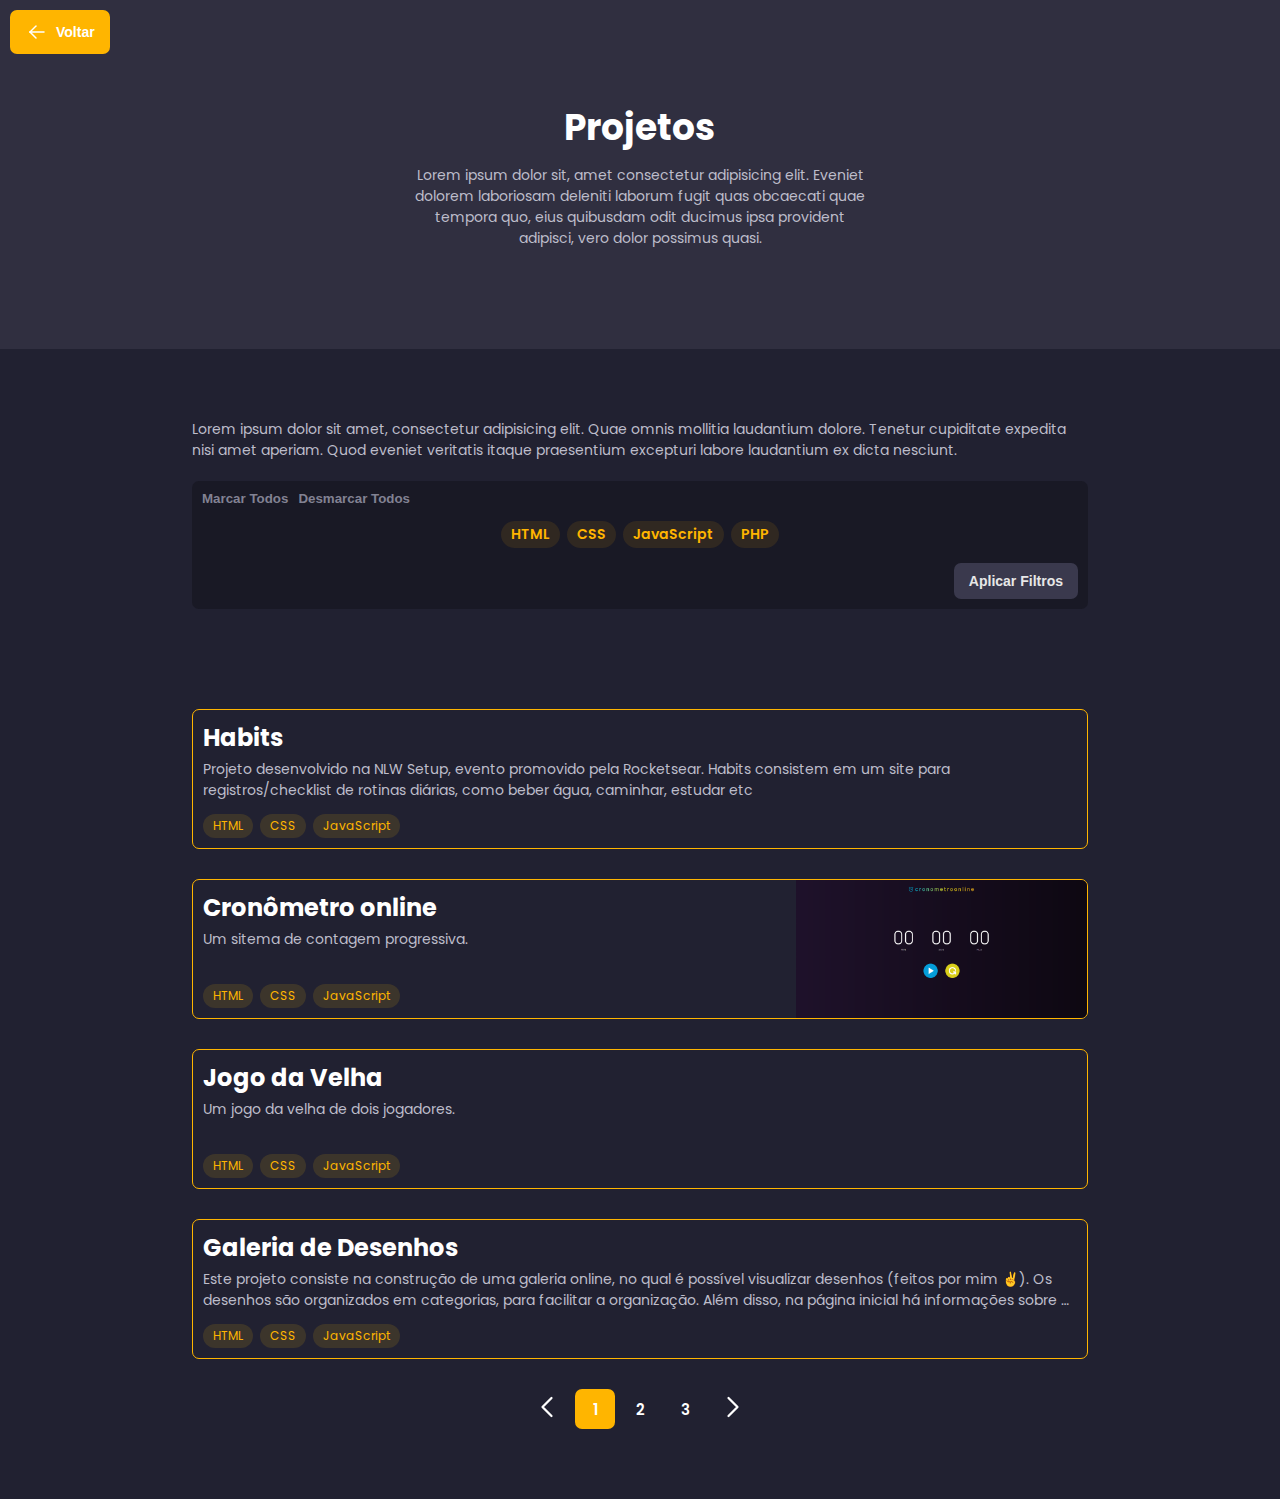
==== projects.html @ 6f1518da "Inserção automática dos projetos e a criação da paginação" ====
<!DOCTYPE html>
<html lang="en">
<head>
    <meta charset="UTF-8">
    <meta http-equiv="X-UA-Compatible" content="IE=edge">
    <meta name="viewport" content="width=device-width, initial-scale=1.0">
    <title>Projetos</title>

    <link rel="stylesheet" href="./css/style.css">
    <link rel="stylesheet" href="./css/project_view.css">
    <link rel="preconnect" href="https://fonts.googleapis.com">
    <link rel="preconnect" href="https://fonts.gstatic.com" crossorigin>
    <link href="https://fonts.googleapis.com/css2?family=Poppins:wght@200;300;400;500;600;700&display=swap" rel="stylesheet">
</head>
<body>
    <div class="project-view">
        <div class="view">
            <div class="image">
                <img src="./img/captura_jogo_da_velha.png" alt="jogo da velha">
            </div>
            <svg xmlns="http://www.w3.org/2000/svg" class="icon icon-tabler icon-tabler-x btn" width="24" height="24" viewBox="0 0 24 24" stroke-width="1.5" stroke="#ffffff" fill="none" stroke-linecap="round" stroke-linejoin="round">
                <path stroke="none" d="M0 0h24v24H0z" fill="none"/>
                <line x1="18" y1="6" x2="6" y2="18" />
                <line x1="6" y1="6" x2="18" y2="18" />
            </svg>
            <div class="content">
                <div class="header-content">
                    <div class="date">
                        <svg xmlns="http://www.w3.org/2000/svg" class="icon icon-tabler icon-tabler-calendar-event" width="20" height="20" viewBox="0 0 24 24" stroke-width="1.5" stroke="#636377" fill="none" stroke-linecap="round" stroke-linejoin="round">
                            <path stroke="none" d="M0 0h24v24H0z" fill="none"/>
                            <rect x="4" y="5" width="16" height="16" rx="2" />
                            <line x1="16" y1="3" x2="16" y2="7" />
                            <line x1="8" y1="3" x2="8" y2="7" />
                            <line x1="4" y1="11" x2="20" y2="11" />
                            <rect x="8" y="15" width="2" height="2" />
                        </svg>
                        <p>2022</p>
                    </div>
                    <h1 class="title">Título do Projeto</h1>
                    <ul class="technologies">
                        <!-- <li>HTML</li> -->
                    </ul>
                </div>
                <div class="body-content">
                    <h2 class="subtitle">Links</h2>
                    <ul class="links">
                        <!-- <li class="btn">Site</li>
                        <li class="btn">Github</li> -->
                    </ul>

                    <h2 class="subtitle">Sobre o projeto</h2>

                    <div class="text-content">
                        <p class="text description">Lorem ipsum dolor sit, amet consectetur adipisicing elit. Esse, quod. Tenetur dignissimos, odit aliquid praesentium doloribus cumque ipsa in architecto incidunt doloremque modi consectetur earum nihil, nobis suscipit deserunt asperiores. Lorem ipsum dolor sit, amet consectetur adipisicing elit. Esse, quod. Tenetur dignissimos, odit aliquid praesentium doloribus cumque ipsa in architecto incidunt doloremque modi consectetur earum nihil, nobis suscipit deserunt asperiores.</p>
                    </div>
                </div>
                
            </div>
        </div>
    </div>
    <a href="./index.html#projects">
        <button class="btn button-800" id="back-button">
            <svg xmlns="http://www.w3.org/2000/svg" class="icon icon-tabler icon-tabler-arrow-left" width="24" height="24" viewBox="0 0 24 24" stroke-width="1.5" stroke="#ffffff" fill="none" stroke-linecap="round" stroke-linejoin="round">
            <path stroke="none" d="M0 0h24v24H0z" fill="none"/>
            <line x1="5" y1="12" x2="19" y2="12" />
            <line x1="5" y1="12" x2="11" y2="18" />
            <line x1="5" y1="12" x2="11" y2="6" />
            </svg>
            Voltar
        </button>
    </a>
    <main>
        <section id="home">
            <h1 class="section-title">Projetos</h1>
            <p class="text">Lorem ipsum dolor sit, amet consectetur adipisicing elit. Eveniet dolorem laboriosam deleniti laborum fugit quas obcaecati quae tempora quo, eius quibusdam odit ducimus ipsa provident adipisci, vero dolor possimus quasi.</p>
        </section>
        <section>
            <p class="text">Lorem ipsum dolor sit amet, consectetur adipisicing elit. Quae omnis mollitia laudantium dolore. Tenetur cupiditate expedita nisi amet aperiam. Quod eveniet veritatis itaque praesentium excepturi labore laudantium ex dicta nesciunt.</p>
            
            <div class="filter">
                <div class="selection-options">
                    <button class="btn" id="check-all">Marcar Todos</button>
                    <button class="btn" id="uncheck-all">Desmarcar Todos</button>
                </div>
                <ul class="options">
                    <input type="checkbox" id="html" name="technology">
                    <label class="btn" for="html">HTML</label>
                    <input type="checkbox" id="css" name="technology">
                    <label class="btn" for="css">CSS</label>
                    <input type="checkbox" id="javascript" name="technology">
                    <label class="btn" for="javascript">JavaScript</label>
                    <input type="checkbox" id="php" name="technology">
                    <label class="btn" for="php">PHP</label>
                </ul>
                <button class="btn button-400 apply-filter">Aplicar Filtros</button>
            </div>
            <div class="projects-content">
                <!-- <div class="card">
                    <div class="info">
                        <div class="card-content">
                            <h2 class="title">Habits</h2>
                            <p class="text">Projeto desenvolvido na NLW Setup, evento promovido pela Rocketsear. Habits consistem em um site para registros/checklist de rotinas diárias, como beber água, caminhar, estudar etc</p>
                        </div>
                        <ul class="technologies">
                            <li class="technology">HTML</li>
                            <li class="technology">CSS</li>
                            <li class="technology">JavaScript</li>
                        </ul>
                    </div>
                    <div class="card-img">
                        <img src="./img/captura_habits.png">
                    </div>
                </div> -->
            </div>

            <div class="paginator">
                <svg xmlns="http://www.w3.org/2000/svg" class="icon icon-tabler icon-tabler-chevron-left" width="36" height="36" viewBox="0 0 24 24" stroke-width="1.5" stroke="#ffffff" fill="none" stroke-linecap="round" stroke-linejoin="round">
                    <path stroke="none" d="M0 0h24v24H0z" fill="none"/>
                    <polyline points="15 6 9 12 15 18" />
                </svg>
                <div>
                    <!-- <span>1</span>
                    <span>2</span>
                    <span>3</span> -->
                </div>
                <svg xmlns="http://www.w3.org/2000/svg" class="icon icon-tabler icon-tabler-chevron-right" width="36" height="36" viewBox="0 0 24 24" stroke-width="1.5" stroke="#ffffff" fill="none" stroke-linecap="round" stroke-linejoin="round">
                    <path stroke="none" d="M0 0h24v24H0z" fill="none"/>
                    <polyline points="9 6 15 12 9 18" />
                </svg>
            </div>
        </section>
    </main>
    <script src="./js/main.js"></script>
    <script src="./js/projetc_view.js"></script>
</body>
</html>
---- css/style.css ----
* {
    margin: 0;
    padding: 0;
    text-decoration: none;
    list-style: none;
    box-sizing: border-box;
}

html {
    scroll-behavior: smooth;
}

body {
    font-family: 'Poppins', sans-serif;
}

.btn:hover {
    cursor: pointer;
}

.button-400 {
    background-color: #3A394D;
    /* width: 180px; */
    color: rgb(231, 231, 231);
    font-weight: 600;
    font-size: 14px;
    display: flex;
    align-items: center;
    gap: 7px;
    padding: 10px 15px;
    border-radius: 7px;
    border: none;  
    width: fit-content;
}

.button-800 {
    background-color: #FFB500;
    /* width: 180px; */
    color: white;
    font-weight: 600;
    font-size: 14px;
    display: flex;
    align-items: center;
    gap: 7px;
    padding: 10px 15px;
    border-radius: 7px;
    border: none;  
    width: fit-content;
}


.text {
    /* color: #9696ab; */
    color: #BDBDCA;
    font-size: 14px;
}

/* ----- SIDE NAVIGATION ----- */

.side-navigation {
    background-color: #212131;
    position: fixed;
    top: 0;
    padding: 25px 35px;
    /* padding-top: 20px; */
    box-sizing: border-box;
    height: 100%;
    border-right: 1px solid #302F40;
    display: flex;
    flex-direction: column;
    justify-content: space-between;
}

.side-navigation .logo {
    font-size: 32px;
    color: #FFB500;
    font-weight: 800;
}

.side-navigation ul {
    display: flex;
    flex-direction: column;
    gap: 10px;
}

.side-navigation ul a {
    color: #BDBDCA;
    display: flex;
    align-items: center;
    gap: 10px;
    font-size: 16px;
    font-weight: 500;
    transition: all .3s;
}

.side-navigation ul a svg {
    transition: all .3s;
}

.side-navigation ul a:hover, .side-navigation ul a:hover svg {
    color: #FFB500;
    stroke: #FFB500;
}

.side-navigation .media {
    display: flex;
    gap: 10px;
}

.side-navigation .media .whatsapp {
    background-color: #1c9e4c;
    display: flex;
    padding: 5px;
    border-radius: 50px;
}

.side-navigation .media .github {
    background-color: #6879D9;
    display: flex;
    padding: 5px;
    border-radius: 50px;
}

/* ----- MAIN ----- */

main {
    background-color: #212131;
}

section {
    padding: 70px 15%;
}

/* INÍCIO */

#home {
    background-color: #302F40;
    display: flex;
    flex-direction: column;
    align-items: center;
    justify-content: center;
    padding: 100px 0;
    gap: 10px;
}

#home img {
    width: 173px; /* width of container */
    height: 173px; /* height of container */
    object-fit: cover;
    object-position: top; /* try 20px 10px */ 
    border-radius: 200px;
}

.section-title {
    font-size: 36px;
    font-weight: bold;
    color: white;
}

.section-title span {
    color: #FFB500;
}

#home .subtitle {
    font-size: 20px;
    font-weight: 500;
    color: white;
}

#home .text {
    width: 460px;
    text-align: center;
}

h2.title {
    font-size: 24px;
    color: white;
}

/* SOBRE MIM */

#about-me {
    display: flex;
    /* justify-content: space-between; */
    gap: 50px;    
    /* flex-wrap: wrap; */
}

#about-me img {
    /* width: 500px; */
    height: 400px;
    border-radius: 7px;
}

#about-me  .info {
    display: flex;
    flex-direction: column;
    gap: 15px;
    /* width: 480px; */
}

#about-me  .info .description {
    text-align: justify;
}


#about-me .info .resume {
    display: flex;
    /* flex-direction: column; */
    flex-wrap: wrap;
    border: 1px solid #FFB500;
    border-radius: 7px;
    padding: 20px 0;

}

#about-me .info .resume div {
    padding: 0 10px;
}

#about-me .info p span {
    color: white;
    font-weight: 500;
}

#btn-download {
    background-color: #FFB500;
    width: 180px;
    color: white;
    font-weight: 600;
    font-size: 15px;
    display: flex;
    align-items: center;
    gap: 7px;
    padding: 10px;
    border-radius: 7px;
    transition: background .3s;
}

#btn-download:hover {
    background-color: #fcce59;
}

/* CONQUISTAS */

#achievements {
    display: flex;
    flex-direction: column;
    align-items : center;
    gap: 23px;
}

.timeline {
    width: 550px;
    padding: 15px;
    display: flex;
    flex-direction: column;
    align-items: center;
    gap: 5px;
}

.timeline .achievement {
    border-radius: 7px;
    border: 1px solid #FFB500;
    padding: 15px;
    width: 100%;
}

.timeline .achievement .date {
    color: #ce9400;
    display: flex;
    gap: 7px;
    font-size: 13px;
    align-items: center;
    /* font-weight: 300; */
    margin-bottom: 10px;
}

.achievement.disable {
    border: 1px solid #A1A1AD;
}

.achievement.disable .title {
    color: #BDBDCA;
}

.achievement.disable .date p {
    color: #F76D00;
}

.achievement.disable .icon-tabler-calendar-event {
    stroke: #F76D00;
}

.achievement.disable .text {
    color: #7E7E7E;
}

/* PROJETOS */
#projects {
    display: flex;
    flex-direction: column;
    align-items: center;
    gap: 23px;
}

#projects .section-title {
    margin-bottom: 23px;
}

.card {
    display: flex;
    height: 140px;
    border: 1px solid #ffb500;
    border-radius: 7px;
    overflow: hidden;
    margin-bottom: 30px;
    transition: background-color .4s;
}

.card:hover{
    cursor: pointer;
    background-color: rgba(255, 183, 0, 0.05);
}

.card .title {
    margin-bottom: 4px;
}

.card .info {
    display: flex;
    flex-direction: column;
    height: 100%;
    justify-content: space-between;
    padding: 10px;
    flex: 2;
}

.card .info .text {
    overflow: hidden;
    text-overflow: ellipsis;
    display: -webkit-box;
    -webkit-line-clamp: 2;
    -webkit-box-orient: vertical;
}

.technologies {
    display: flex;
    gap: 7px;
}

.technologies li {
    color: #FFB500;
    background-color: rgba(255, 199, 0, 0.12);
    font-size: 12px;
    padding: 3px 10px;
    border-radius: 20px;
}

.card-img {
    height: auto;
    flex: 1;
    overflow: hidden;
}

.card-img img {
    width: 100%;
    height: 100%;
    object-fit: cover;
    object-position: top;
}

.btn-see-more {
    padding: 10px 20px;
    background-color: transparent;
    border: 0.1px solid #FFB500;
    border-radius: 50px;
    display: flex;
    align-items: center;
    gap: 7px;
    font-size: 20px;
    color: #BDBDCA;
    transition: color .4s, background-color .4s;
}

.icon-tabler-arrow-right {
    transition: stroke .4s, transform .2s;
}

.btn-see-more:hover{
    background-color: rgba(255, 183, 0, 0.05);
    color: #FFB500;
    /* stroke: #FFB500; */
}

.btn-see-more:hover .icon-tabler-arrow-right {
    stroke: #FFB500;
    transform: translateX(5px);
}

/* CONTATO */

#contact {
    display: flex;
    gap: 20px;
    justify-content: space-around;
    flex-wrap: wrap;
}

#contact .content{
    flex: 1;
}

#contact .content-info {
    margin-top: 30px;   
}

#contact .content-info .info {
    margin-bottom: 20px;
}

.info h3 {
    color: white;
    font-size: 20px;
}

.content-info .info div {
    display: flex;
    gap: 10px;
}

#contact form {
    width: 300px;
    display: flex;
    flex-direction: column;
    gap: 10px;
    align-items: flex-end;
    max-width: 300px;
    flex: 1;
}

#contact form input, #contact form textarea {
    background-color: #39384C;
    color: white;
    border: none;
    /* outline: 1px solid #FFB500; */
    padding: 10px 15px;
    border-radius: 7px;
    font-size: 14px;
    font-family: 'Poppins', sans-serif;
    max-width: 300px;
    min-width: 100%;
}

#contact form input:focus, #contact form textarea:focus {
    outline: 1px solid #FFB500;
}

#contact form button {
    display: flex;
    justify-content: center;
    align-items: center;
    gap: 10px;
    border-radius: 7px;
    border: none;
    background-color: #FFB500;
    color: white;
    padding: 10px;
    font-size: 14px;
    font-weight: 600;
    width: 150px;
    transition: all .4s;
}

#contact form button:hover {
    background-color: #fcce59;
}

#contact ::-webkit-input-placeholder {
    color: #7e8680;
 }
 
 #contact :-moz-placeholder { /* Firefox 18- */
    color: #7e8680;  
 }
 
 #contact ::-moz-placeholder {  /* Firefox 19+ */
    color: #7e8680;  
 }
 
 #contact :-ms-input-placeholder {  
    color: #7e8680;  
 }

input:-webkit-autofill {
    -webkit-box-shadow: 0 0 0 30px #39384C inset;
}
 
/* Cor do texto do autocomplete */
input:-webkit-autofill {
    -webkit-text-fill-color: white !important;
}


/* ----- PROJETOS ----- */
.filter {
    display: flex;
    flex-direction: column;
    gap: 15px;
    margin-top: 20px;
    background-color: #191925;
    border-radius: 7px;
    padding: 10px;
    margin-bottom: 100px;
}

.filter .selection-options {
    display: flex;
    gap: 10px;
}

.filter .selection-options .btn {
    background-color: transparent;
    border: none;
    color: #828293;
    font-weight: 600;
}

.filter .selection-options .btn:hover {
    color: #BDBDCA;
}

.filter .options {
    display: flex;
    align-items: center;
    justify-content: center;
    gap: 7px;
}

.filter .options input {
    display: none;
}

.filter .options label {
    font-size: 14px;
    font-weight: 600;
    color: #FFB500;
    background-color: rgba(255, 181, 0, .1);
    padding: 3px 10px;
    border-radius: 20px
}

.filter .options input:checked + label {
    background-color: #FFB500;
    color: white; 
}

.filter .technologies li:hover {
    cursor: pointer;
}

#back-button {
    position: fixed;
    top: 10px;
    left: 10px;
}

.apply-filter {
    align-self: flex-end;
}

/* ----- PAGINATOR ----- */
.paginator {
    display: flex;
    flex-direction: row;
    gap: 10px;
    justify-content: center;
}

.paginator svg:hover {
    cursor: pointer;
}

.paginator div {
    display: flex;
    gap: 5px;
}

.paginator div span {
    display: flex;
    align-items: center;
    justify-content: center;
    width: 40px;
    height: 40px;
    border: none;
    border-radius: 7px;
    background-color: transparent;
    color: white;
    font-size: 15px;
    font-weight: 600;
}

.paginator div span:hover{
    background-color: #302F40;
    /* border: 1px solid #ffb500; */
    cursor: pointer;
}

/* .paginator div span.selected {
    background-color: #FFB500;
} */
---- css/project_view.css ----
.project-view {
    position: fixed;
    z-index: 1;
    top: 0;
    display: flex;
    background-color: rgba(0, 0, 0, 0.6);
    height: 100vh;
    width: 100vw;
    /* padding: 150px 75px; */
    align-items: center;
    justify-content: center;
    visibility: hidden;
    
}

.project-view .view {
    display: flex;
    background-color: #212131;
    padding: 20px;
    width: 90%;
    height: 50%;
    border-radius: 10px;
    gap: 20px;
    position: relative;
}

.project-view .image {
    flex: 2;
    height: 100%;
    overflow: hidden;
    border-radius: 10px;
    /* visibility: hidden; */
    display: block;
}

.project-view img {
    height: 100%;
    width: 100%;
    object-fit: cover;
    object-position: top;
}

.project-view .icon-tabler-x {
    position: absolute;
    top: 5px;
    right: 5px;
}
.project-view .content {
    flex: 3;
    display: flex;
    flex-direction: column;
    overflow: scroll;
    overflow-x: hidden;
    padding-right: 6px;
}


.project-view .date {
    display: flex;
    align-items: center;
    gap: 7px;
    /* color: #FFB500; */
    color: #636377;
    font-size: 15px;
    font-weight: 500;
}

.project-view .title {
    font-size: 32px;
    color: white;
}

.project-view .subtitle {
    font-size: 20px;
    color: white;
    margin-top: 25px;
    font-weight: 600;
}

.project-view .links {
    display: flex;
    gap: 7px;
}

.project-view .links li {
    font-size: 14px;
    font-weight: 600;
    color: #D4D4D4;
    background-color: #3A394D;
    padding: 3px 12px;
    border-radius: 20px;
}

.project-view .body-content {
    flex-grow: 1;
    display: flex;
    flex-direction: column;
}
.project-view .text-content {
    /* display: flex; */
    /* height: auto; */
    /* flex-grow: 1; */
    height: inherit;
    text-align: justify;
    /* overflow: scroll; */
    /* height: 50px; */
    /* margin-right: 3px; */
}

::-webkit-scrollbar {
    width: 8px;
}

::-webkit-scrollbar-track {
    background-color: #212131; 
}

::-webkit-scrollbar-thumb {
    background: #3A394D; 
    /* border-radius: 10px; */
}
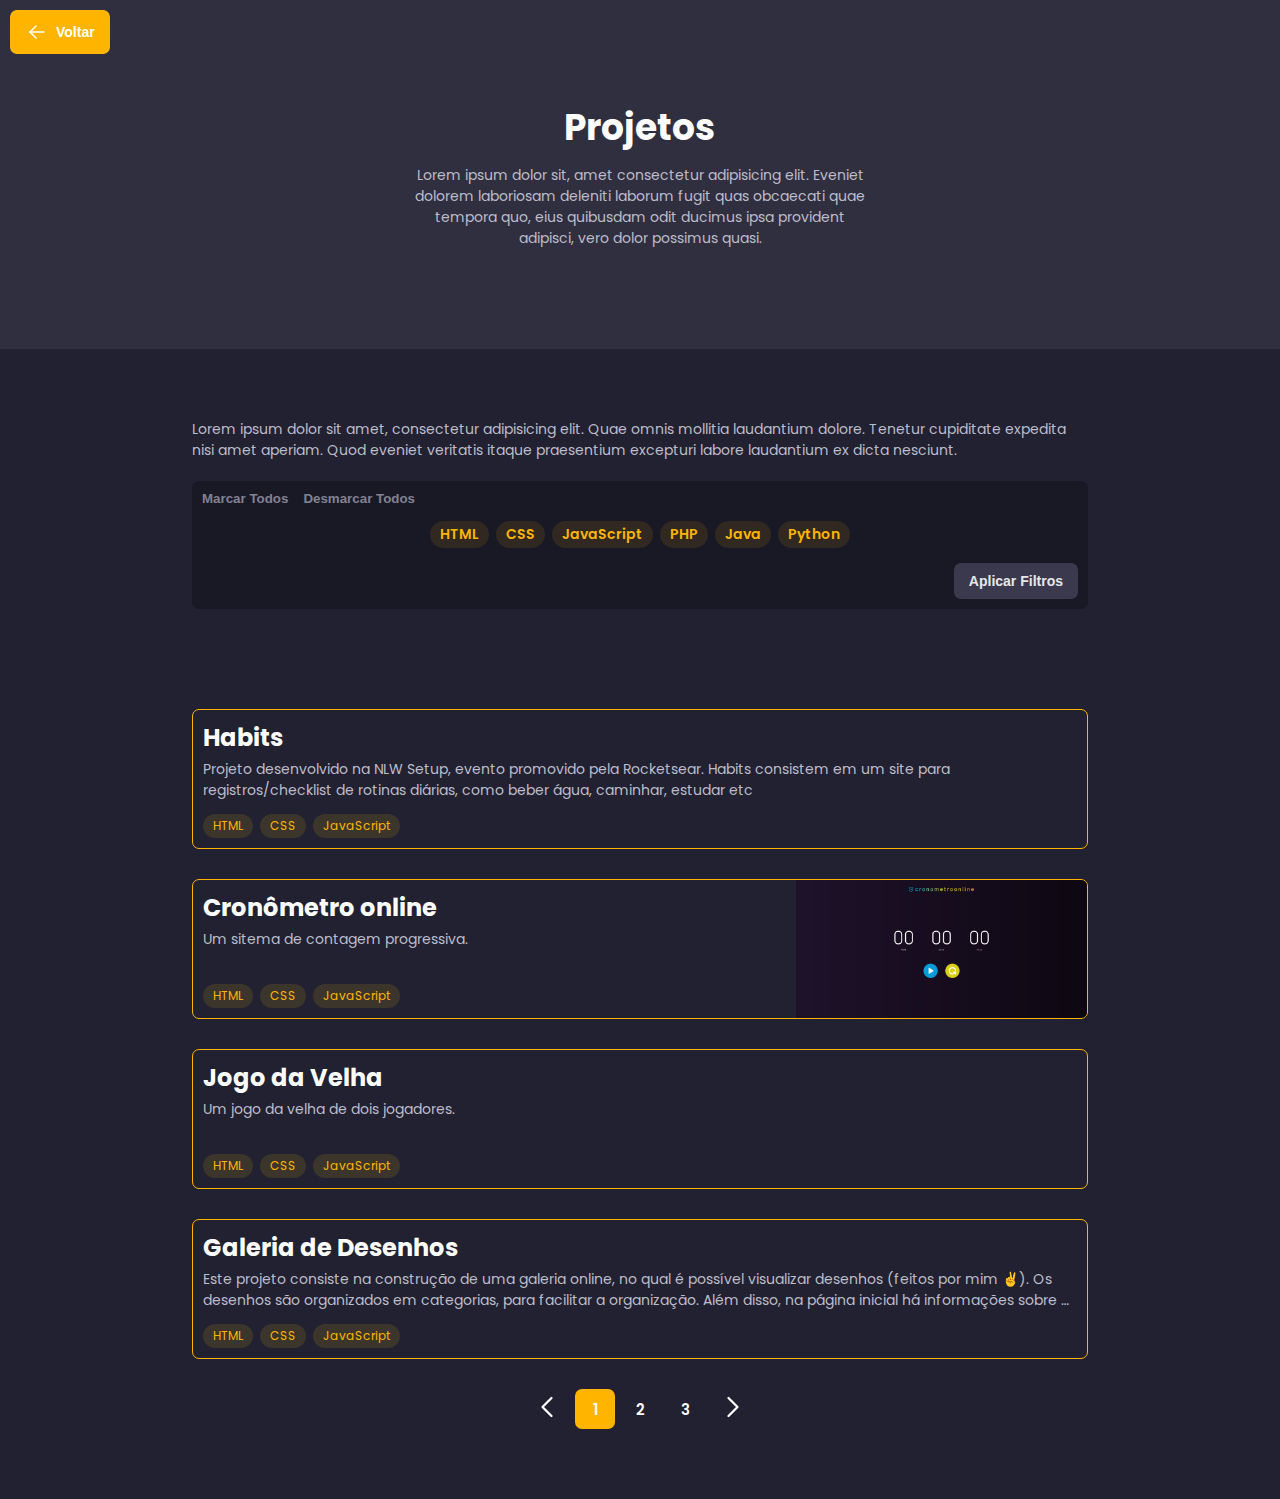
==== commit 9f85241f: "Impementação do filtro de projetos" ====
--- a/projects.html
+++ b/projects.html
@@ -15,9 +15,6 @@
 <body>
     <div class="project-view">
         <div class="view">
-            <div class="image">
-                <img src="./img/captura_jogo_da_velha.png" alt="jogo da velha">
-            </div>
             <svg xmlns="http://www.w3.org/2000/svg" class="icon icon-tabler icon-tabler-x btn" width="24" height="24" viewBox="0 0 24 24" stroke-width="1.5" stroke="#ffffff" fill="none" stroke-linecap="round" stroke-linejoin="round">
                 <path stroke="none" d="M0 0h24v24H0z" fill="none"/>
                 <line x1="18" y1="6" x2="6" y2="18" />
@@ -34,18 +31,20 @@
                             <line x1="4" y1="11" x2="20" y2="11" />
                             <rect x="8" y="15" width="2" height="2" />
                         </svg>
-                        <p>2022</p>
+                        <p>Mar 2022</p>
                     </div>
                     <h1 class="title">Título do Projeto</h1>
                     <ul class="technologies">
-                        <!-- <li>HTML</li> -->
+                        <li>HTML</li>
+                        <li>CSS</li>
+                        <li>JavaScript</li>
                     </ul>
                 </div>
                 <div class="body-content">
                     <h2 class="subtitle">Links</h2>
                     <ul class="links">
-                        <!-- <li class="btn">Site</li>
-                        <li class="btn">Github</li> -->
+                        <a href="#"><li class="btn">Site</li></a>
+                        <a href="#"><li class="btn">Github</li></a>
                     </ul>
 
                     <h2 class="subtitle">Sobre o projeto</h2>
@@ -54,8 +53,10 @@
                         <p class="text description">Lorem ipsum dolor sit, amet consectetur adipisicing elit. Esse, quod. Tenetur dignissimos, odit aliquid praesentium doloribus cumque ipsa in architecto incidunt doloremque modi consectetur earum nihil, nobis suscipit deserunt asperiores. Lorem ipsum dolor sit, amet consectetur adipisicing elit. Esse, quod. Tenetur dignissimos, odit aliquid praesentium doloribus cumque ipsa in architecto incidunt doloremque modi consectetur earum nihil, nobis suscipit deserunt asperiores.</p>
                     </div>
                 </div>
-                
             </div>
+            <!-- <div class="image">
+                <img src="./img/captura_jogo_da_velha.png" alt="jogo da velha">
+            </div> -->
         </div>
     </div>
     <a href="./index.html#projects">
@@ -91,6 +92,10 @@
                     <label class="btn" for="javascript">JavaScript</label>
                     <input type="checkbox" id="php" name="technology">
                     <label class="btn" for="php">PHP</label>
+                    <input type="checkbox" id="java" name="technology">
+                    <label class="btn" for="java">Java</label>
+                    <input type="checkbox" id="python" name="technology">
+                    <label class="btn" for="python">Python</label>
                 </ul>
                 <button class="btn button-400 apply-filter">Aplicar Filtros</button>
             </div>
@@ -114,23 +119,22 @@
             </div>
 
             <div class="paginator">
-                <svg xmlns="http://www.w3.org/2000/svg" class="icon icon-tabler icon-tabler-chevron-left" width="36" height="36" viewBox="0 0 24 24" stroke-width="1.5" stroke="#ffffff" fill="none" stroke-linecap="round" stroke-linejoin="round">
+                <!-- <svg xmlns="http://www.w3.org/2000/svg" class="icon icon-tabler icon-tabler-chevron-left" width="36" height="36" viewBox="0 0 24 24" stroke-width="1.5" stroke="#ffffff" fill="none" stroke-linecap="round" stroke-linejoin="round">
                     <path stroke="none" d="M0 0h24v24H0z" fill="none"/>
                     <polyline points="15 6 9 12 15 18" />
                 </svg>
                 <div>
-                    <!-- <span>1</span>
+                    <span>1</span>
                     <span>2</span>
-                    <span>3</span> -->
+                    <span>3</span>
                 </div>
                 <svg xmlns="http://www.w3.org/2000/svg" class="icon icon-tabler icon-tabler-chevron-right" width="36" height="36" viewBox="0 0 24 24" stroke-width="1.5" stroke="#ffffff" fill="none" stroke-linecap="round" stroke-linejoin="round">
                     <path stroke="none" d="M0 0h24v24H0z" fill="none"/>
                     <polyline points="9 6 15 12 9 18" />
-                </svg>
+                </svg> -->
             </div>
         </section>
     </main>
     <script src="./js/main.js"></script>
-    <script src="./js/projetc_view.js"></script>
 </body>
 </html>--- a/css/style.css
+++ b/css/style.css
@@ -516,7 +516,7 @@
 
 .filter .selection-options {
     display: flex;
-    gap: 10px;
+    gap: 15px;
 }
 
 .filter .selection-options .btn {
@@ -606,6 +606,17 @@
     cursor: pointer;
 }
 
-/* .paginator div span.selected {
-    background-color: #FFB500;
-} */
+.error-message {
+    display: flex;
+    flex-direction: column;
+    align-items: center;
+    margin-bottom: 100px;
+    text-align: center;
+}
+
+.error-message h2{
+    font-size: 26px;
+    font-weight: 500;
+    /* color: #4f4f6c; */
+    color: #BDBDCA;
+}--- a/css/project_view.css
+++ b/css/project_view.css
@@ -10,11 +10,11 @@
     align-items: center;
     justify-content: center;
     visibility: hidden;
-    
 }
 
 .project-view .view {
     display: flex;
+    flex-direction: row-reverse;
     background-color: #212131;
     padding: 20px;
     width: 90%;
@@ -40,11 +40,12 @@
     object-position: top;
 }
 
-.project-view .icon-tabler-x {
+.project-view  .icon-tabler-x{
     position: absolute;
-    top: 5px;
-    right: 5px;
+    top: 10px;
+    right: 10px;
 }
+
 .project-view .content {
     flex: 3;
     display: flex;
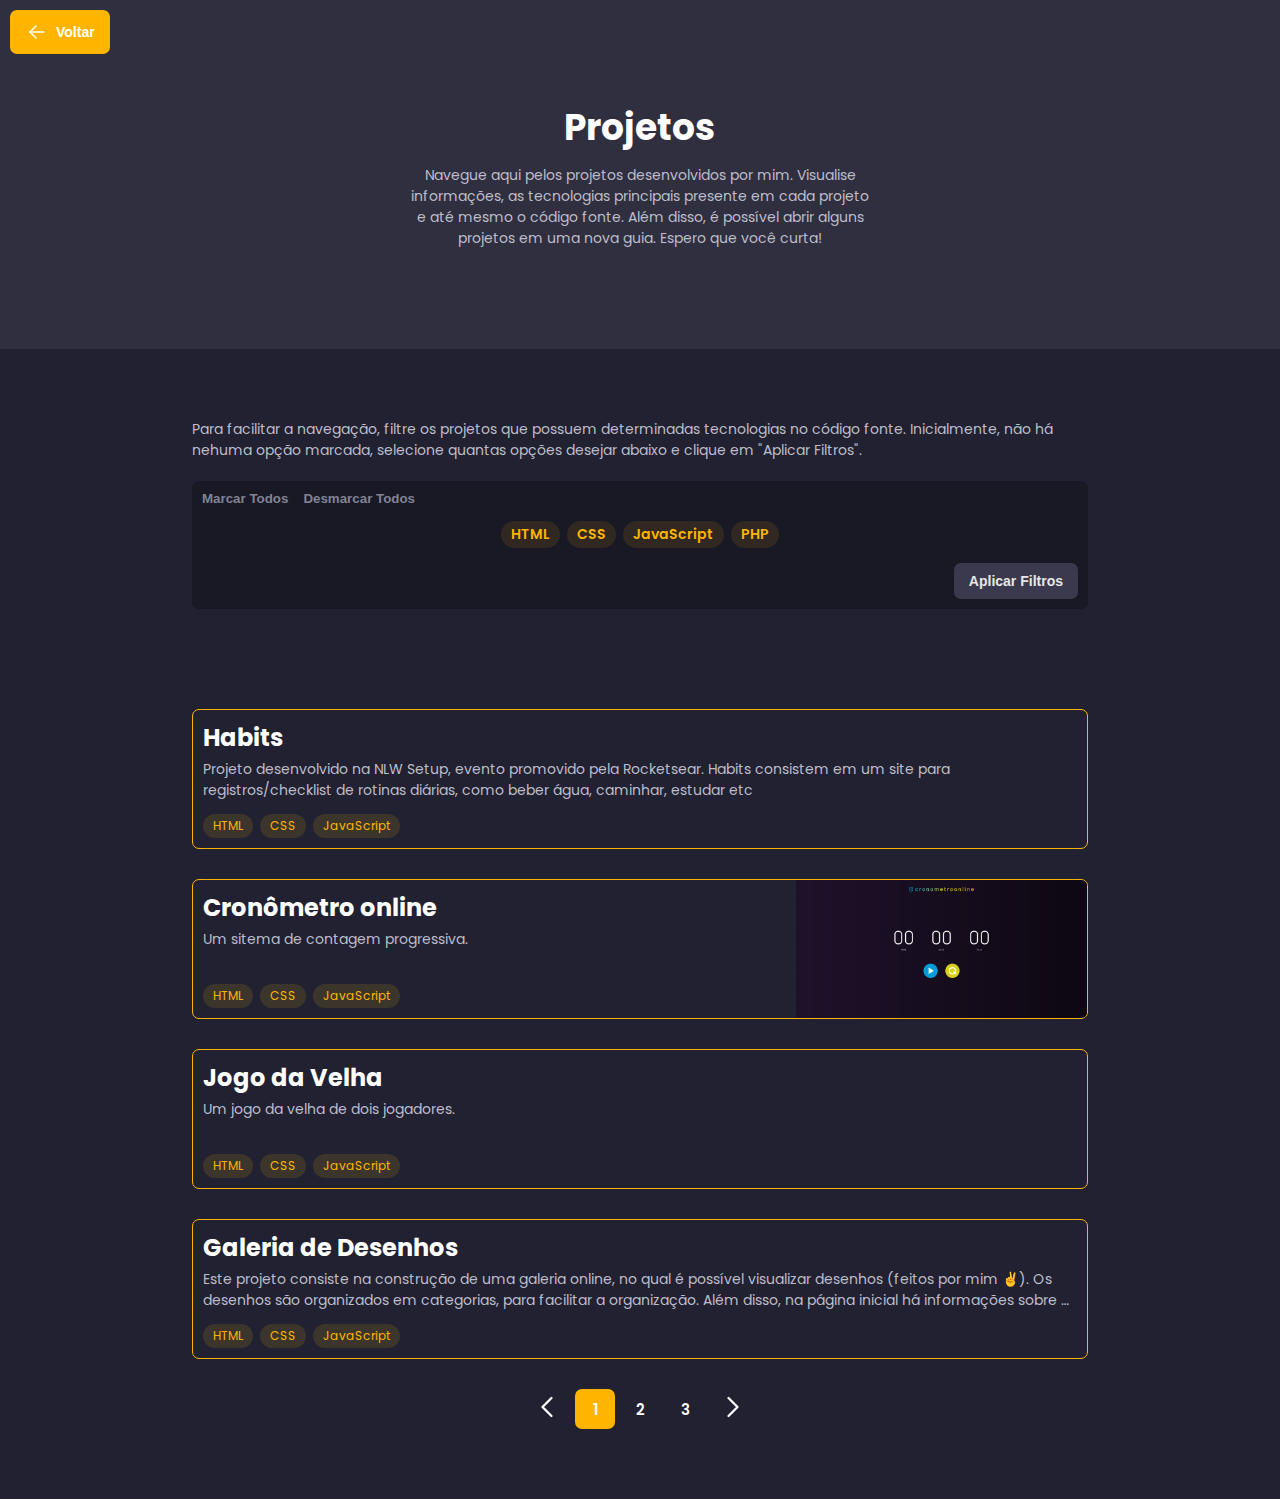
==== commit 53669662: "Atualização de dados pessoais e adição do envio de email" ====
--- a/projects.html
+++ b/projects.html
@@ -73,10 +73,10 @@
     <main>
         <section id="home">
             <h1 class="section-title">Projetos</h1>
-            <p class="text">Lorem ipsum dolor sit, amet consectetur adipisicing elit. Eveniet dolorem laboriosam deleniti laborum fugit quas obcaecati quae tempora quo, eius quibusdam odit ducimus ipsa provident adipisci, vero dolor possimus quasi.</p>
+            <p class="text">Navegue aqui pelos projetos desenvolvidos por mim. Visualise informações, as tecnologias principais presente em cada projeto e até mesmo o código fonte. Além disso, é possível abrir alguns projetos em uma nova guia. Espero que você curta!</p>
         </section>
         <section>
-            <p class="text">Lorem ipsum dolor sit amet, consectetur adipisicing elit. Quae omnis mollitia laudantium dolore. Tenetur cupiditate expedita nisi amet aperiam. Quod eveniet veritatis itaque praesentium excepturi labore laudantium ex dicta nesciunt.</p>
+            <p class="text">Para facilitar a navegação, filtre os projetos que possuem determinadas tecnologias no código fonte. Inicialmente, não há nehuma opção marcada, selecione quantas opções desejar abaixo e clique em "Aplicar Filtros".</p>
             
             <div class="filter">
                 <div class="selection-options">
@@ -92,10 +92,6 @@
                     <label class="btn" for="javascript">JavaScript</label>
                     <input type="checkbox" id="php" name="technology">
                     <label class="btn" for="php">PHP</label>
-                    <input type="checkbox" id="java" name="technology">
-                    <label class="btn" for="java">Java</label>
-                    <input type="checkbox" id="python" name="technology">
-                    <label class="btn" for="python">Python</label>
                 </ul>
                 <button class="btn button-400 apply-filter">Aplicar Filtros</button>
             </div>
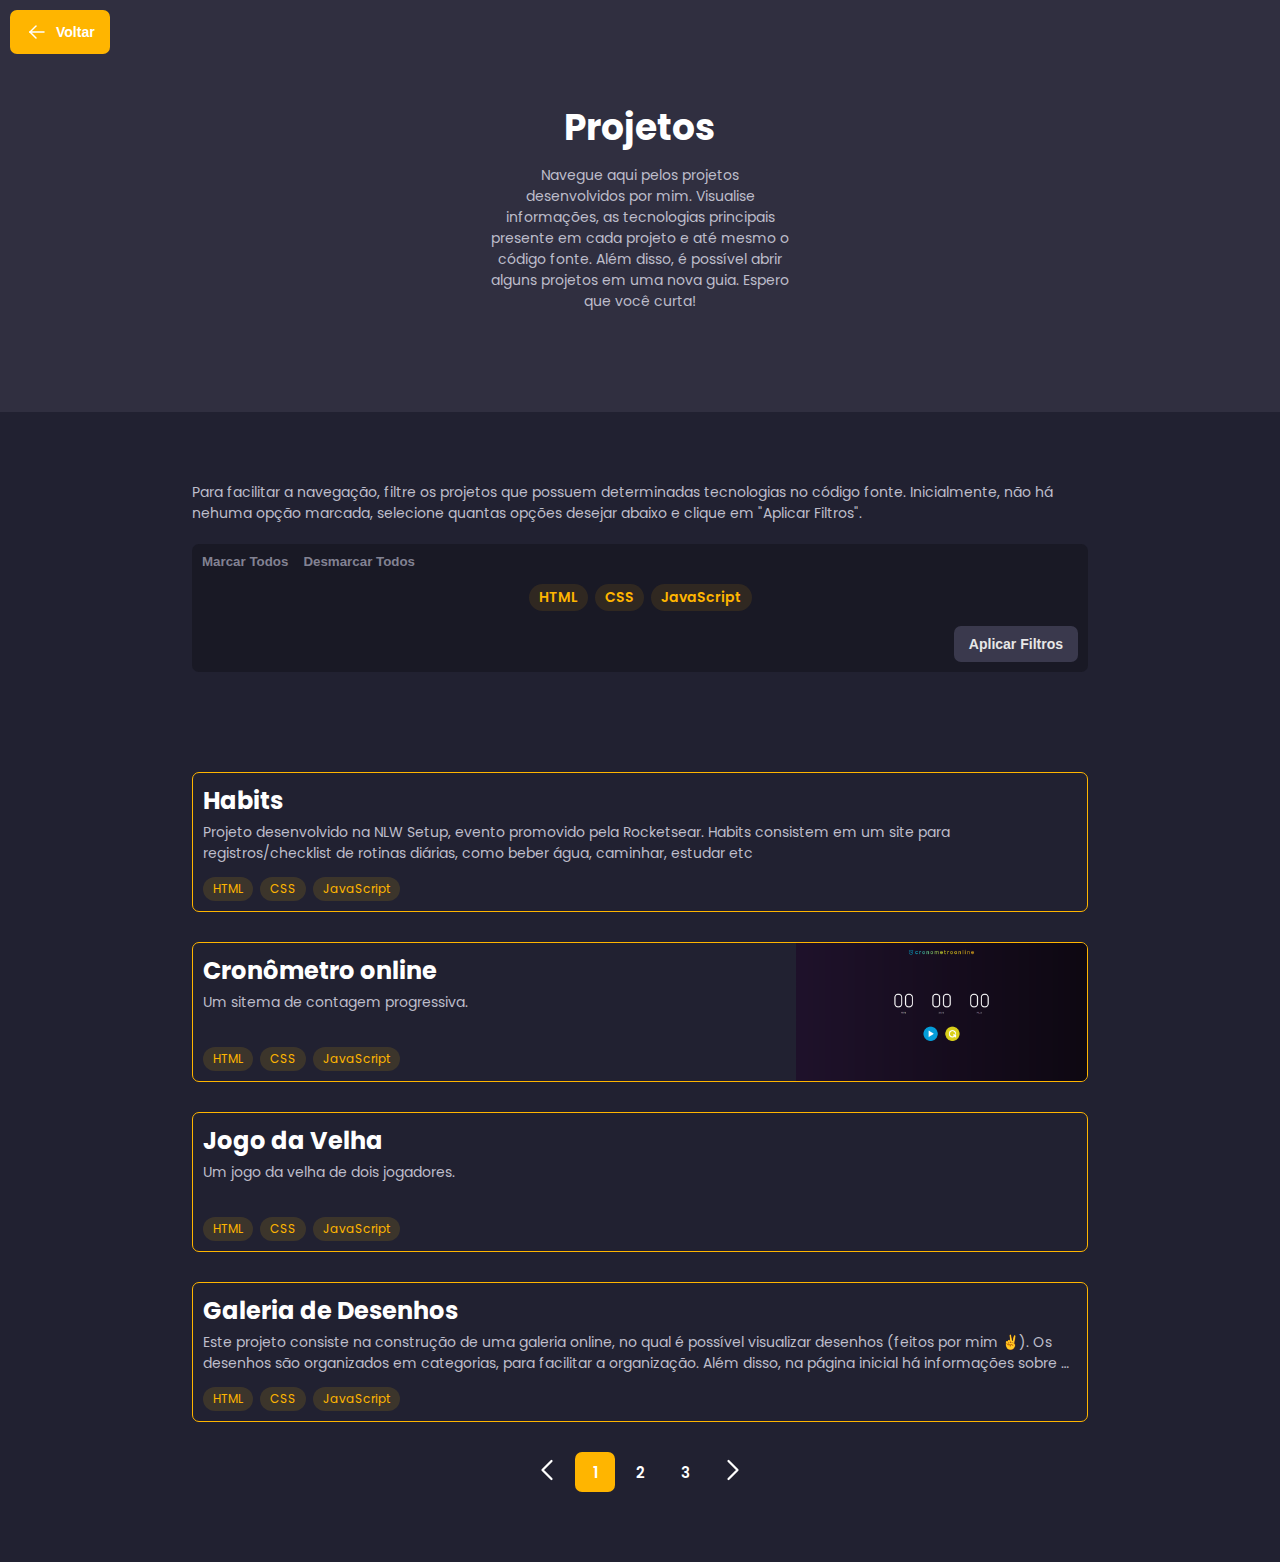
==== commit 0a54918b: "Criação de layout responsivo" ====
--- a/projects.html
+++ b/projects.html
@@ -8,6 +8,7 @@
 
     <link rel="stylesheet" href="./css/style.css">
     <link rel="stylesheet" href="./css/project_view.css">
+    <link rel="stylesheet" href="./css/media.css">
     <link rel="preconnect" href="https://fonts.googleapis.com">
     <link rel="preconnect" href="https://fonts.gstatic.com" crossorigin>
     <link href="https://fonts.googleapis.com/css2?family=Poppins:wght@200;300;400;500;600;700&display=swap" rel="stylesheet">
@@ -90,8 +91,6 @@
                     <label class="btn" for="css">CSS</label>
                     <input type="checkbox" id="javascript" name="technology">
                     <label class="btn" for="javascript">JavaScript</label>
-                    <input type="checkbox" id="php" name="technology">
-                    <label class="btn" for="php">PHP</label>
                 </ul>
                 <button class="btn button-400 apply-filter">Aplicar Filtros</button>
             </div>
--- a/css/style.css
+++ b/css/style.css
@@ -112,6 +112,8 @@
     display: flex;
     padding: 5px;
     border-radius: 50px;
+    width: 38px;
+    height: 38px;
 }
 
 .side-navigation .media .github {
@@ -119,6 +121,8 @@
     display: flex;
     padding: 5px;
     border-radius: 50px;
+    width: 38px;
+    height: 38px;
 }
 
 /* ----- MAIN ----- */
@@ -139,7 +143,7 @@
     flex-direction: column;
     align-items: center;
     justify-content: center;
-    padding: 100px 0;
+    padding: 100px 0px;
     gap: 10px;
 }
 
@@ -168,7 +172,7 @@
 }
 
 #home .text {
-    width: 460px;
+    max-width: 300px;
     text-align: center;
 }
 
@@ -251,7 +255,7 @@
 }
 
 .timeline {
-    width: 550px;
+    max-width: 550px;
     padding: 15px;
     display: flex;
     flex-direction: column;
@@ -532,6 +536,7 @@
 
 .filter .options {
     display: flex;
+    flex-wrap: wrap;
     align-items: center;
     justify-content: center;
     gap: 7px;
--- a/css/project_view.css
+++ b/css/project_view.css
@@ -1,6 +1,6 @@
 .project-view {
     position: fixed;
-    z-index: 1;
+    z-index: 2;
     top: 0;
     display: flex;
     background-color: rgba(0, 0, 0, 0.6);
@@ -14,45 +14,63 @@
 
 .project-view .view {
     display: flex;
-    flex-direction: row-reverse;
+    /* flex-direction: row-reverse; */
+    flex-direction: column-reverse;
     background-color: #212131;
-    padding: 20px;
-    width: 90%;
-    height: 50%;
-    border-radius: 10px;
-    gap: 20px;
-    position: relative;
+    /* padding: 20px; */
+    width: 600px;
+    height: 100%;
+    /* border-radius: 10px; */
+    /* gap: 20px; */
+    
+    /* overflow-x: hidden; */
 }
 
 .project-view .image {
-    flex: 2;
-    height: 100%;
-    overflow: hidden;
-    border-radius: 10px;
+    /* flex: 3; */
+    height: 250px;
+    width: 100%;
+    /* overflow: hidden; */
+    /* border-radius: 10px; */
     /* visibility: hidden; */
-    display: block;
+    /* display: block; */
+    border-bottom: 1px solid #302F40;
+    /* background-image: url("../img/captura_jogo_da_velha.png"); */
+    background-position: top;
+    background-size: cover;
+    background-color: #212131;
 }
 
 .project-view img {
     height: 100%;
     width: 100%;
-    object-fit: cover;
-    object-position: top;
+    object-fit: contain;
+    object-position: center;
+
+    backdrop-filter: blur(5px) saturate(150%);
+    -webkit-backdrop-filter: blur(16px) saturate(180%);
+    background-color: rgba(0, 0, 0, 0.3);
 }
 
-.project-view  .icon-tabler-x{
-    position: absolute;
+.project-view .icon-tabler-x{
+    position: fixed;
+    z-index:1;
     top: 10px;
     right: 10px;
+    background-color: rgba(0, 0, 0, 0.5);
+    padding: 3px;
+    box-sizing: content-box;
+    border-radius: 30px;
 }
 
 .project-view .content {
     flex: 3;
+    padding: 20px;
     display: flex;
     flex-direction: column;
-    overflow: scroll;
-    overflow-x: hidden;
-    padding-right: 6px;
+    /* padding-right: 6px; */
+    position: relative;
+    overflow-y: scroll;
 }
 
 
--- a/css/media.css
+++ b/css/media.css
@@ -0,0 +1,60 @@
+@media (max-width: 1100px) {
+    /* ----- index.html ----- */
+    .side-navigation {
+        padding: 25px 25px;
+    }
+    section {
+        padding: 70px 60px;
+    }
+    #about-me img {
+        /* width: 500px; */
+        height: 360px;
+    }
+}
+
+@media (max-width: 850px) {
+    /* ----- index.html ----- */
+    .side-navigation {
+        padding: 25px 0px;
+        width: 90px;
+        align-items: center;
+    }
+    .side-navigation a p{
+        display: none;
+    }
+    .side-navigation .media {
+        flex-direction: column;
+    }
+    #home .text {
+        width: 300px;
+    }
+    section {
+        padding: 70px 20px;
+    }
+
+    #about-me {
+        flex-direction: column;
+    }
+
+    #about-me img {
+        height: auto;
+        width: 250px;
+        align-self: center;
+    }
+}
+
+/* @media (max-width: 750px) {
+    .project-view .view{
+        flex-direction: column-reverse;
+        height: 100%;
+    }
+} */
+
+@media (max-width: 600px) {
+    .side-navigation {
+        display: none;
+    }
+    section {
+        padding: 70px 20px;
+    }
+}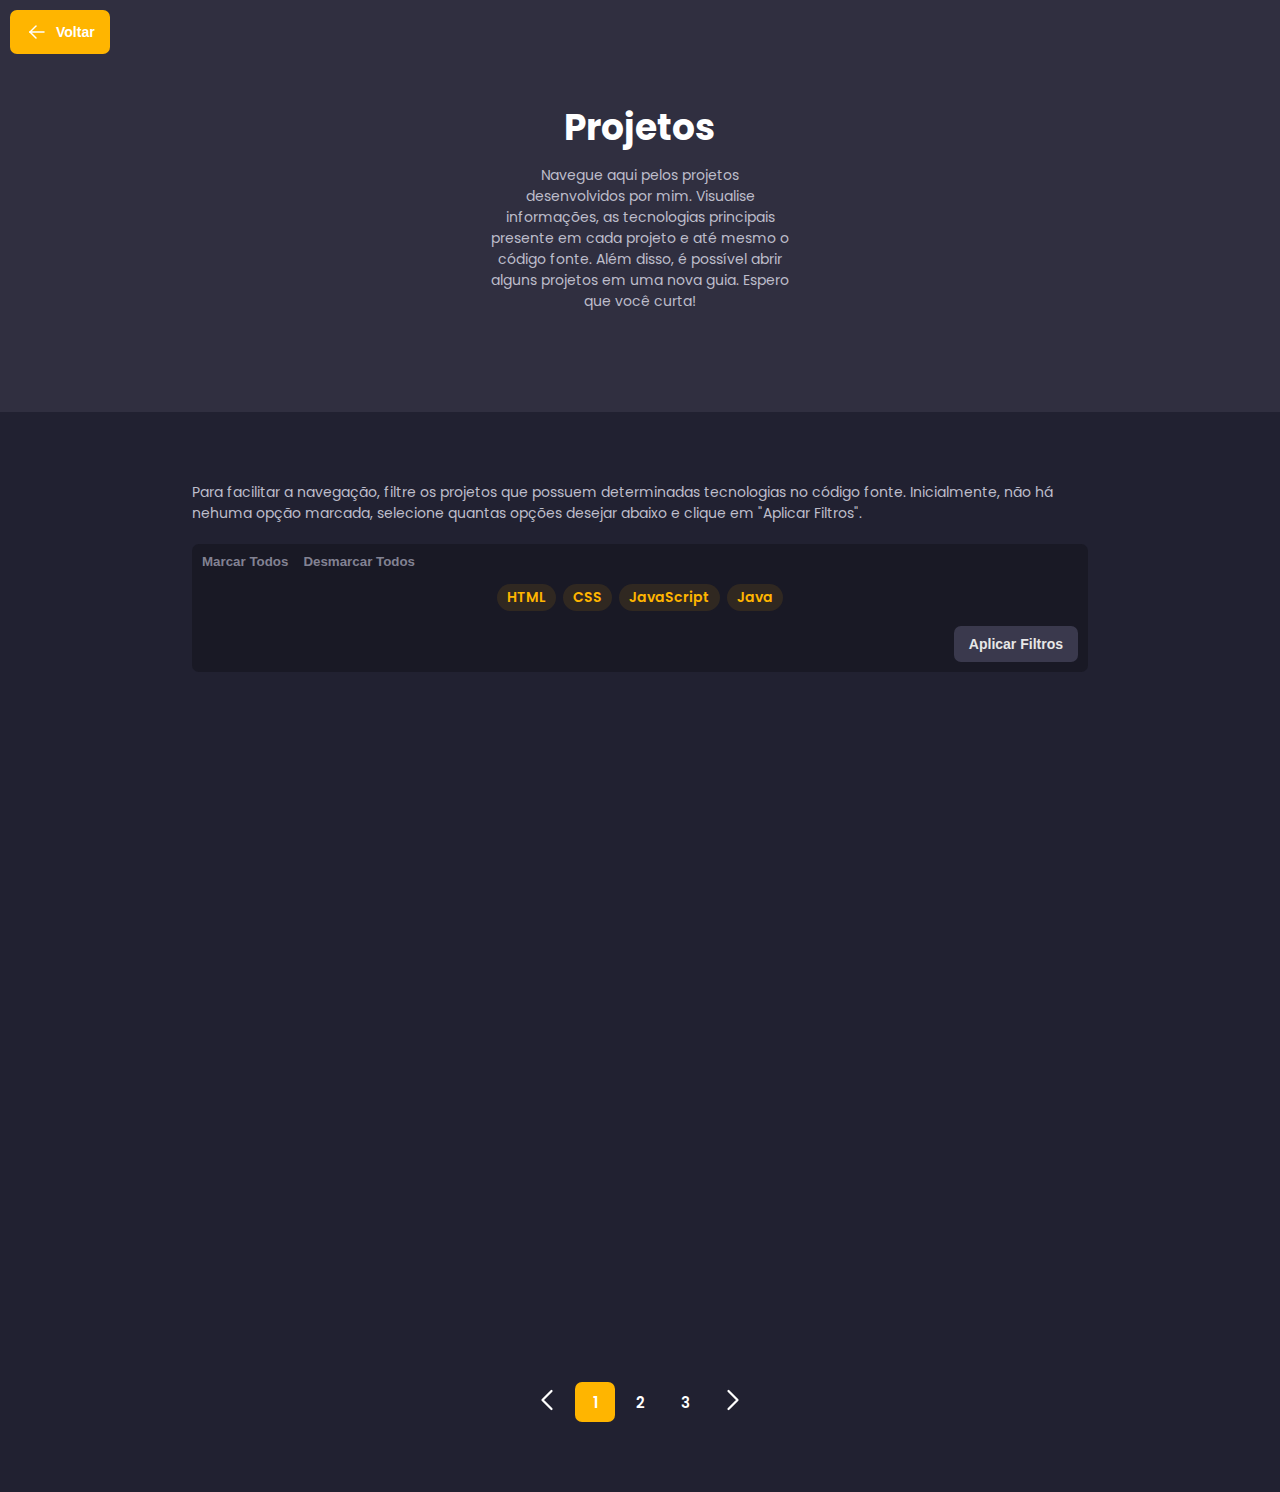
==== commit efba776f: "Adição de animações" ====
--- a/projects.html
+++ b/projects.html
@@ -43,6 +43,7 @@
                 </div>
                 <div class="body-content">
                     <h2 class="subtitle">Links</h2>
+                    
                     <ul class="links">
                         <a href="#"><li class="btn">Site</li></a>
                         <a href="#"><li class="btn">Github</li></a>
@@ -91,6 +92,8 @@
                     <label class="btn" for="css">CSS</label>
                     <input type="checkbox" id="javascript" name="technology">
                     <label class="btn" for="javascript">JavaScript</label>
+                    <input type="checkbox" id="java" name="technology">
+                    <label class="btn" for="java">Java</label>
                 </ul>
                 <button class="btn button-400 apply-filter">Aplicar Filtros</button>
             </div>
--- a/css/style.css
+++ b/css/style.css
@@ -46,8 +46,12 @@
     border-radius: 7px;
     border: none;  
     width: fit-content;
-}
-
+    transition: background .3s;
+}
+
+.button-800:hover {
+    background-color: #fcce59;
+}
 
 .text {
     /* color: #9696ab; */
@@ -227,7 +231,7 @@
     font-weight: 500;
 }
 
-#btn-download {
+/* #btn-download {
     background-color: #FFB500;
     width: 180px;
     color: white;
@@ -238,12 +242,7 @@
     gap: 7px;
     padding: 10px;
     border-radius: 7px;
-    transition: background .3s;
-}
-
-#btn-download:hover {
-    background-color: #fcce59;
-}
+} */
 
 /* CONQUISTAS */
 
@@ -314,7 +313,7 @@
 
 .card {
     display: flex;
-    height: 140px;
+    /* height: 140px; */
     border: 1px solid #ffb500;
     border-radius: 7px;
     overflow: hidden;
@@ -346,23 +345,25 @@
     display: -webkit-box;
     -webkit-line-clamp: 2;
     -webkit-box-orient: vertical;
+    margin-bottom: 7px;
 }
 
 .technologies {
     display: flex;
     gap: 7px;
+    flex-wrap: wrap;
 }
 
 .technologies li {
     color: #FFB500;
     background-color: rgba(255, 199, 0, 0.12);
-    font-size: 12px;
+    font-size: 11px;
     padding: 3px 10px;
     border-radius: 20px;
 }
 
 .card-img {
-    height: auto;
+    /* height: auto; */
     flex: 1;
     overflow: hidden;
 }
@@ -387,7 +388,7 @@
     transition: color .4s, background-color .4s;
 }
 
-.icon-tabler-arrow-right {
+.icon-tabler-arrow-right, .icon-tabler-arrow-left {
     transition: stroke .4s, transform .2s;
 }
 
@@ -397,10 +398,17 @@
     /* stroke: #FFB500; */
 }
 
-.btn-see-more:hover .icon-tabler-arrow-right {
+.btn:hover .icon-tabler-arrow-right {
     stroke: #FFB500;
     transform: translateX(5px);
 }
+
+.btn:hover .icon-tabler-arrow-left {
+    /* stroke: #FFB500; */
+    transform: translateX(-5px);
+}
+
+
 
 /* CONTATO */
 
@@ -460,7 +468,7 @@
     outline: 1px solid #FFB500;
 }
 
-#contact form button {
+/* #contact form button {
     display: flex;
     justify-content: center;
     align-items: center;
@@ -474,11 +482,7 @@
     font-weight: 600;
     width: 150px;
     transition: all .4s;
-}
-
-#contact form button:hover {
-    background-color: #fcce59;
-}
+} */
 
 #contact ::-webkit-input-placeholder {
     color: #7e8680;
--- a/css/project_view.css
+++ b/css/project_view.css
@@ -6,46 +6,41 @@
     background-color: rgba(0, 0, 0, 0.6);
     height: 100vh;
     width: 100vw;
-    /* padding: 150px 75px; */
     align-items: center;
     justify-content: center;
     visibility: hidden;
 }
 
 .project-view .view {
-    display: flex;
-    /* flex-direction: row-reverse; */
+    position: relative;
+    display: flex;
     flex-direction: column-reverse;
     background-color: #212131;
-    /* padding: 20px; */
+    max-width: 600px;
     width: 600px;
-    height: 100%;
-    /* border-radius: 10px; */
-    /* gap: 20px; */
-    
-    /* overflow-x: hidden; */
+    margin: 0 35px;
+    height: 80%;
+    border-radius: 10px;
+    overflow: hidden;
 }
 
 .project-view .image {
     /* flex: 3; */
-    height: 250px;
+    height: 220px;
     width: 100%;
     /* overflow: hidden; */
     /* border-radius: 10px; */
     /* visibility: hidden; */
     /* display: block; */
     border-bottom: 1px solid #302F40;
-    /* background-image: url("../img/captura_jogo_da_velha.png"); */
-    background-position: top;
-    background-size: cover;
     background-color: #212131;
 }
 
 .project-view img {
     height: 100%;
     width: 100%;
-    object-fit: contain;
-    object-position: center;
+    object-fit: cover;
+    object-position: top;
 
     backdrop-filter: blur(5px) saturate(150%);
     -webkit-backdrop-filter: blur(16px) saturate(180%);
@@ -53,7 +48,7 @@
 }
 
 .project-view .icon-tabler-x{
-    position: fixed;
+    position: absolute;
     z-index:1;
     top: 10px;
     right: 10px;
@@ -87,6 +82,11 @@
 .project-view .title {
     font-size: 32px;
     color: white;
+    opacity: 0;
+}
+
+.technologies {
+    opacity: 0;
 }
 
 .project-view .subtitle {
@@ -94,11 +94,19 @@
     color: white;
     margin-top: 25px;
     font-weight: 600;
+    opacity: 0;
 }
 
 .project-view .links {
     display: flex;
     gap: 7px;
+    overflow-x: auto;
+    opacity: 0;
+}
+
+.project-view .links::-webkit-scrollbar {
+    /* width: 0; */
+    height: 0;
 }
 
 .project-view .links li {
@@ -124,6 +132,7 @@
     /* overflow: scroll; */
     /* height: 50px; */
     /* margin-right: 3px; */
+    opacity: 0;
 }
 
 ::-webkit-scrollbar {
@@ -138,3 +147,82 @@
     background: #3A394D; 
     /* border-radius: 10px; */
 }
+
+.animation-zoom-in {
+    animation: zoom-i .2s ease forwards;
+}
+.animation-zoom-out {
+    animation: zoom-o .2s ease forwards;
+}
+.animation-emerge-left {
+    animation: emerge-left .5s ease forwards;
+}
+.animation-emerge-right {
+    animation: emerge-right .5s ease forwards;
+}
+.animation-emerge-bottom {
+    animation: emerge-bottom .5s ease forwards;
+}
+.animation-emerge-top {
+    animation: emerge-top .5s ease forwards;
+}
+
+@keyframes zoom-i {
+    from {
+        opacity: 0;
+        transform: scale(0.5);
+    } to {
+        opacity: 1;
+        transform: scale(1);
+    }
+}
+
+@keyframes zoom-o {
+    from {
+        opacity: 1;
+        transform: scale(1);
+    } to {
+        opacity: 0;
+        transform: scale(0.5);
+    }
+}
+
+@keyframes emerge-bottom {
+    from {
+        opacity: 0;
+        transform: translateY(70px);
+    } to {
+        opacity: 1;
+        transform: translateY(0);
+    }
+}
+
+@keyframes emerge-top {
+    from {
+        opacity: 0;
+        transform: translateY(-30px);
+    } to {
+        opacity: 1;
+        transform: translateY(0);
+    }
+}
+
+@keyframes emerge-right {
+    from {
+        opacity: 0;
+        transform: translateX(70px);
+    } to {              
+        opacity: 1;
+        transform: translateX(0);
+    }
+}
+
+@keyframes emerge-left {
+    from {
+        opacity: 0;
+        transform: translateX(-100px);
+    } to {              
+        opacity: 1;
+        transform: translateX(0);
+    }
+}
